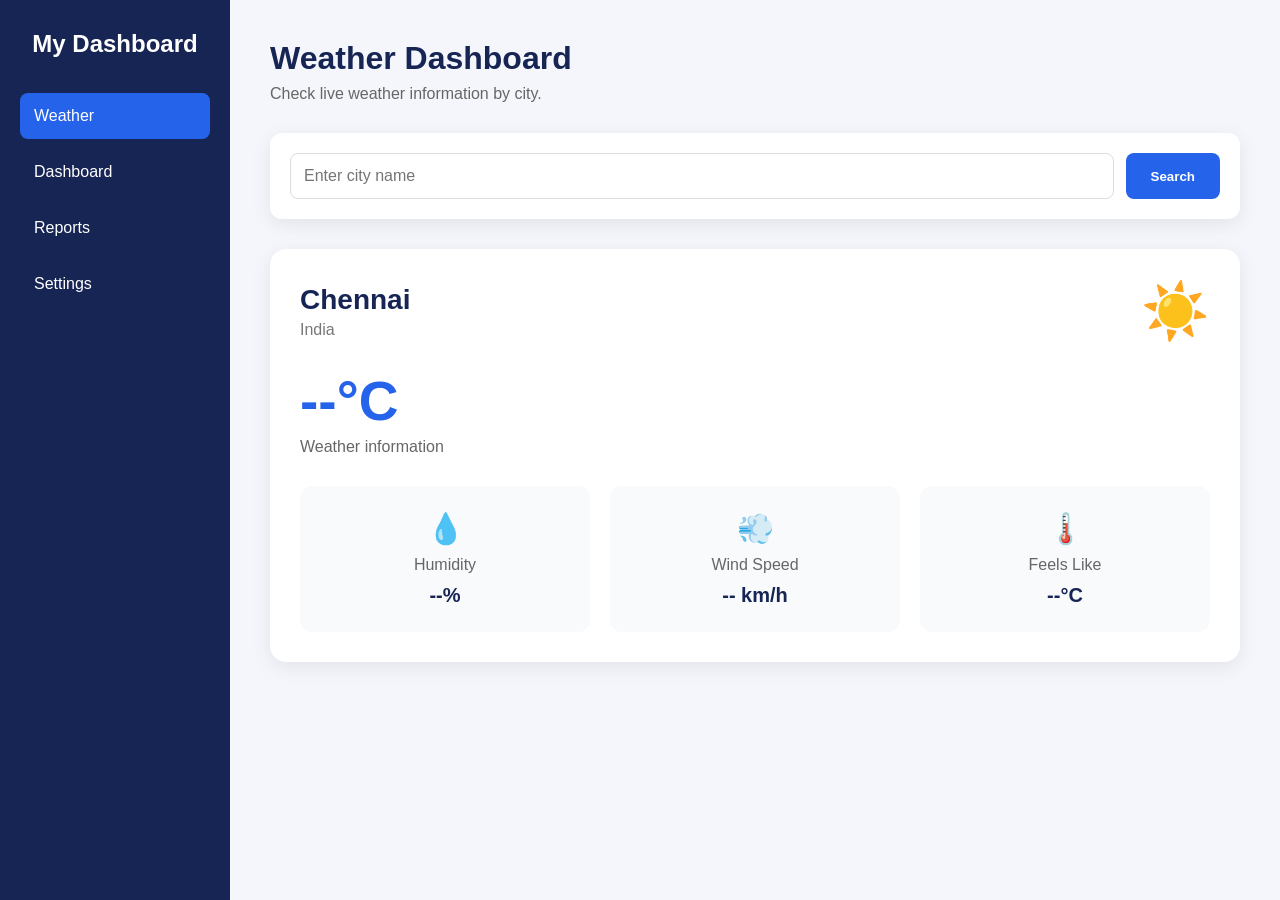
==== weather.html @ 0800388e "Add files via upload" ====
<!DOCTYPE html>
<html lang="en">
<head>
    <meta charset="UTF-8">
    <meta name="viewport" content="width=device-width, initial-scale=1.0">
    <title>Weather Dashboard</title>
    <link rel="stylesheet" href="weather.css">
</head>

<body>

<div class="dashboard">

    <!-- Sidebar -->
    <aside class="sidebar">
        <h2>My Dashboard</h2>

        <a href="#" class="active">Weather</a>
        <a href="#">Dashboard</a>
        <a href="#">Reports</a>
        <a href="#">Settings</a>
    </aside>


    <!-- Main Content -->
    <main class="main-content">

        <h1>Weather Dashboard</h1>
        <p class="subtitle">
            Check live weather information by city.
        </p>


        <!-- Search -->
        <div class="search-box">

            <input
                type="text"
                id="cityInput"
                placeholder="Enter city name"
            >

            <button id="searchBtn">
                Search
            </button>

        </div>


        <!-- Loading -->
        <p id="loading">
            Loading...
        </p>


        <!-- Error -->
        <div id="errorMessage"></div>


        <!-- Weather -->
        <section id="weatherContainer">

            <div class="weather-header">
                <div>
                    <h2 id="cityName">Chennai</h2>
                    <p id="countryName">India</p>
                </div>

                <div class="weather-icon" id="weatherIcon">
                    ☀️
                </div>
            </div>


            <div class="temperature">
                <span id="temperature">--</span>°C
            </div>


            <p id="weatherDescription">
                Weather information
            </p>


            <!-- Weather Cards -->
            <div class="weather-cards">

                <div class="weather-card">
                    <h3>💧</h3>
                    <p>Humidity</p>
                    <strong id="humidity">--%</strong>
                </div>


                <div class="weather-card">
                    <h3>💨</h3>
                    <p>Wind Speed</p>
                    <strong id="windSpeed">-- km/h</strong>
                </div>


                <div class="weather-card">
                    <h3>🌡️</h3>
                    <p>Feels Like</p>
                    <strong id="feelsLike">--°C</strong>
                </div>

            </div>

        </section>

    </main>

</div>

<script src="weather.js"></script>

</body>
</html>
---- weather.css ----
* {
    margin: 0;
    padding: 0;
    box-sizing: border-box;
    font-family: Arial, sans-serif;
}

body {
    background: #f4f6fb;
}


/* Dashboard */

.dashboard {
    display: flex;
    min-height: 100vh;
}


/* Sidebar */

.sidebar {
    width: 230px;
    background: #172554;
    color: white;
    padding: 30px 20px;
}

.sidebar h2 {
    text-align: center;
    margin-bottom: 35px;
}

.sidebar a {
    display: block;
    color: white;
    text-decoration: none;
    padding: 14px;
    margin-bottom: 10px;
    border-radius: 8px;
}

.sidebar a:hover,
.sidebar a.active {
    background: #2563eb;
}


/* Main */

.main-content {
    flex: 1;
    padding: 40px;
}

.main-content h1 {
    color: #172554;
    margin-bottom: 8px;
}

.subtitle {
    color: #666;
}


/* Search */

.search-box {
    margin-top: 30px;
    background: white;
    padding: 20px;
    border-radius: 12px;

    display: flex;
    gap: 12px;

    box-shadow: 0 5px 20px rgba(0, 0, 0, 0.08);
}

#cityInput {
    flex: 1;
    padding: 13px;

    border: 1px solid #ddd;
    border-radius: 8px;

    font-size: 16px;
}

#cityInput:focus {
    outline: none;
    border-color: #2563eb;
}

#searchBtn {
    padding: 13px 25px;

    border: none;
    border-radius: 8px;

    background: #2563eb;
    color: white;

    font-weight: bold;
    cursor: pointer;
}

#searchBtn:hover {
    background: #1d4ed8;
}


/* Loading */

#loading {
    display: none;

    margin-top: 20px;

    color: #2563eb;
    font-weight: bold;
}


/* Error */

#errorMessage {
    margin-top: 20px;

    color: #dc2626;
    font-weight: bold;
}


/* Weather */

#weatherContainer {
    margin-top: 30px;

    background: white;

    padding: 30px;

    border-radius: 16px;

    box-shadow: 0 5px 20px rgba(0, 0, 0, 0.08);
}


/* Header */

.weather-header {
    display: flex;

    justify-content: space-between;
    align-items: center;
}

.weather-header h2 {
    color: #172554;
    font-size: 28px;
}

.weather-header p {
    color: #777;
    margin-top: 5px;
}

.weather-icon {
    font-size: 55px;
}


/* Temperature */

.temperature {
    margin-top: 25px;

    font-size: 55px;
    font-weight: bold;

    color: #2563eb;
}

#weatherDescription {
    color: #666;
    margin-top: 5px;
}


/* Cards */

.weather-cards {
    display: grid;

    grid-template-columns: repeat(3, 1fr);

    gap: 20px;

    margin-top: 30px;
}

.weather-card {
    background: #f8fafc;

    padding: 25px;

    border-radius: 12px;

    text-align: center;
}

.weather-card h3 {
    font-size: 30px;
}

.weather-card p {
    margin: 10px 0;

    color: #666;
}

.weather-card strong {
    font-size: 20px;

    color: #172554;
}


/* Mobile */

@media (max-width: 700px) {

    .sidebar {
        width: 180px;
    }

    .main-content {
        padding: 20px;
    }

    .search-box {
        flex-direction: column;
    }

    .weather-cards {
        grid-template-columns: 1fr;
    }
}
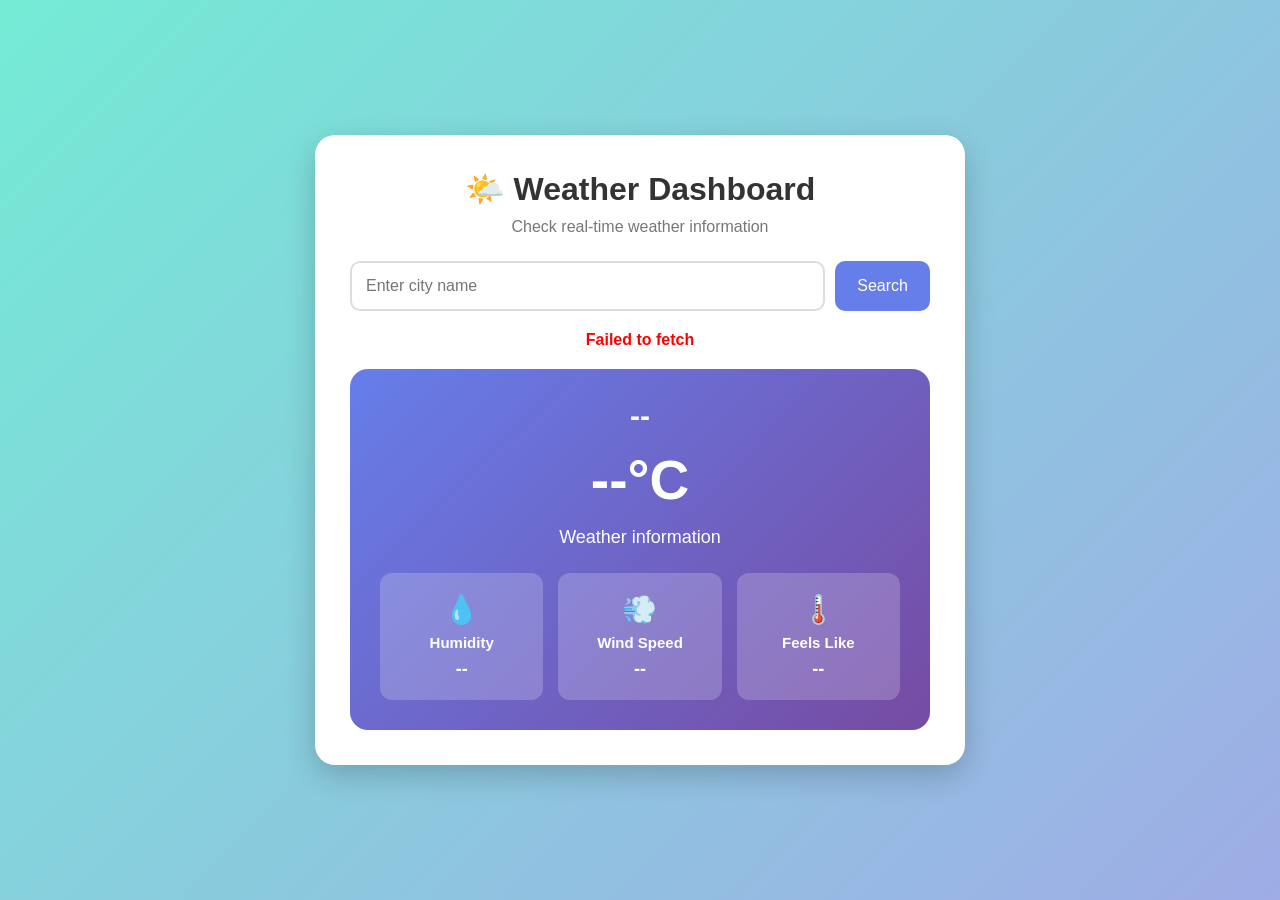
==== commit c762b5bd: "Add files via upload" ====
--- a/weather.html
+++ b/weather.html
@@ -9,111 +9,62 @@
 
 <body>
 
-<div class="dashboard">
+    <div class="container">
 
-    <!-- Sidebar -->
-    <aside class="sidebar">
-        <h2>My Dashboard</h2>
+        <h1>🌤️ Weather Dashboard</h1>
+        <p class="subtitle">Check real-time weather information</p>
 
-        <a href="#" class="active">Weather</a>
-        <a href="#">Dashboard</a>
-        <a href="#">Reports</a>
-        <a href="#">Settings</a>
-    </aside>
-
-
-    <!-- Main Content -->
-    <main class="main-content">
-
-        <h1>Weather Dashboard</h1>
-        <p class="subtitle">
-            Check live weather information by city.
-        </p>
-
-
-        <!-- Search -->
         <div class="search-box">
-
             <input
                 type="text"
                 id="cityInput"
                 placeholder="Enter city name"
             >
 
-            <button id="searchBtn">
-                Search
-            </button>
-
+            <button id="searchBtn">Search</button>
         </div>
 
+        <p id="errorMessage"></p>
 
-        <!-- Loading -->
-        <p id="loading">
-            Loading...
-        </p>
+        <div id="loading">Loading...</div>
 
+        <div class="weather-card" id="weatherCard">
 
-        <!-- Error -->
-        <div id="errorMessage"></div>
-
-
-        <!-- Weather -->
-        <section id="weatherContainer">
-
-            <div class="weather-header">
-                <div>
-                    <h2 id="cityName">Chennai</h2>
-                    <p id="countryName">India</p>
-                </div>
-
-                <div class="weather-icon" id="weatherIcon">
-                    ☀️
-                </div>
-            </div>
-
+            <h2 id="cityName">Chennai</h2>
 
             <div class="temperature">
                 <span id="temperature">--</span>°C
             </div>
 
+            <p id="weatherDescription">Weather information</p>
 
-            <p id="weatherDescription">
-                Weather information
-            </p>
+            <div class="weather-details">
 
-
-            <!-- Weather Cards -->
-            <div class="weather-cards">
-
-                <div class="weather-card">
-                    <h3>💧</h3>
-                    <p>Humidity</p>
-                    <strong id="humidity">--%</strong>
+                <div class="detail">
+                    <span>💧</span>
+                    <h3>Humidity</h3>
+                    <p id="humidity">--%</p>
                 </div>
 
-
-                <div class="weather-card">
-                    <h3>💨</h3>
-                    <p>Wind Speed</p>
-                    <strong id="windSpeed">-- km/h</strong>
+                <div class="detail">
+                    <span>💨</span>
+                    <h3>Wind Speed</h3>
+                    <p id="windSpeed">-- km/h</p>
                 </div>
 
-
-                <div class="weather-card">
-                    <h3>🌡️</h3>
-                    <p>Feels Like</p>
-                    <strong id="feelsLike">--°C</strong>
+                <div class="detail">
+                    <span>🌡️</span>
+                    <h3>Feels Like</h3>
+                    <p id="feelsLike">--°C</p>
                 </div>
 
             </div>
 
-        </section>
+        </div>
 
-    </main>
+    </div>
 
-</div>
-
-<script src="weather.js"></script>
+    <script src="weather.js"></script>
 
 </body>
 </html>
--- a/weather.css
+++ b/weather.css
@@ -2,249 +2,197 @@
     margin: 0;
     padding: 0;
     box-sizing: border-box;
-    font-family: Arial, sans-serif;
 }
 
 body {
-    background: #f4f6fb;
+    font-family: Arial, sans-serif;
+    min-height: 100vh;
+
+    display: flex;
+    justify-content: center;
+    align-items: center;
+
+    background: linear-gradient(135deg, #74ebd5, #9face6);
+
+    padding: 20px;
 }
 
+.container {
+    width: 100%;
+    max-width: 650px;
 
-/* Dashboard */
+    background: white;
 
-.dashboard {
-    display: flex;
-    min-height: 100vh;
+    padding: 35px;
+
+    border-radius: 20px;
+
+    box-shadow: 0 10px 30px rgba(0, 0, 0, 0.2);
+
+    text-align: center;
 }
 
-
-/* Sidebar */
-
-.sidebar {
-    width: 230px;
-    background: #172554;
-    color: white;
-    padding: 30px 20px;
-}
-
-.sidebar h2 {
-    text-align: center;
-    margin-bottom: 35px;
-}
-
-.sidebar a {
-    display: block;
-    color: white;
-    text-decoration: none;
-    padding: 14px;
+h1 {
+    color: #333;
     margin-bottom: 10px;
-    border-radius: 8px;
-}
-
-.sidebar a:hover,
-.sidebar a.active {
-    background: #2563eb;
-}
-
-
-/* Main */
-
-.main-content {
-    flex: 1;
-    padding: 40px;
-}
-
-.main-content h1 {
-    color: #172554;
-    margin-bottom: 8px;
 }
 
 .subtitle {
-    color: #666;
+    color: #777;
+    margin-bottom: 25px;
 }
-
 
 /* Search */
 
 .search-box {
-    margin-top: 30px;
-    background: white;
-    padding: 20px;
-    border-radius: 12px;
-
     display: flex;
-    gap: 12px;
-
-    box-shadow: 0 5px 20px rgba(0, 0, 0, 0.08);
+    gap: 10px;
+    margin-bottom: 20px;
 }
 
-#cityInput {
+.search-box input {
     flex: 1;
-    padding: 13px;
 
-    border: 1px solid #ddd;
-    border-radius: 8px;
+    padding: 14px;
+
+    border: 2px solid #ddd;
+
+    border-radius: 10px;
 
     font-size: 16px;
+
+    outline: none;
 }
 
-#cityInput:focus {
-    outline: none;
-    border-color: #2563eb;
+.search-box input:focus {
+    border-color: #667eea;
 }
 
-#searchBtn {
-    padding: 13px 25px;
+.search-box button {
+    padding: 14px 22px;
 
     border: none;
-    border-radius: 8px;
 
-    background: #2563eb;
+    border-radius: 10px;
+
+    background: #667eea;
+
     color: white;
 
-    font-weight: bold;
+    font-size: 16px;
+
     cursor: pointer;
 }
 
-#searchBtn:hover {
-    background: #1d4ed8;
+.search-box button:hover {
+    background: #4f5fd1;
 }
 
+/* Error */
+
+#errorMessage {
+    color: red;
+    margin-bottom: 15px;
+    font-weight: bold;
+}
 
 /* Loading */
 
 #loading {
     display: none;
-
-    margin-top: 20px;
-
-    color: #2563eb;
-    font-weight: bold;
+    color: #555;
+    margin: 15px;
 }
 
+/* Weather card */
 
-/* Error */
+.weather-card {
+    background: linear-gradient(135deg, #667eea, #764ba2);
 
-#errorMessage {
-    margin-top: 20px;
-
-    color: #dc2626;
-    font-weight: bold;
-}
-
-
-/* Weather */
-
-#weatherContainer {
-    margin-top: 30px;
-
-    background: white;
+    color: white;
 
     padding: 30px;
 
-    border-radius: 16px;
+    border-radius: 18px;
 
-    box-shadow: 0 5px 20px rgba(0, 0, 0, 0.08);
+    margin-top: 20px;
 }
 
+.weather-card h2 {
+    font-size: 30px;
 
-/* Header */
-
-.weather-header {
-    display: flex;
-
-    justify-content: space-between;
-    align-items: center;
+    margin-bottom: 15px;
 }
 
-.weather-header h2 {
-    color: #172554;
-    font-size: 28px;
-}
+.temperature {
+    font-size: 55px;
 
-.weather-header p {
-    color: #777;
-    margin-top: 5px;
-}
-
-.weather-icon {
-    font-size: 55px;
-}
-
-
-/* Temperature */
-
-.temperature {
-    margin-top: 25px;
-
-    font-size: 55px;
     font-weight: bold;
 
-    color: #2563eb;
+    margin: 15px 0;
 }
 
 #weatherDescription {
-    color: #666;
-    margin-top: 5px;
+    font-size: 18px;
+
+    margin-bottom: 25px;
 }
 
+/* Weather details */
 
-/* Cards */
-
-.weather-cards {
+.weather-details {
     display: grid;
 
     grid-template-columns: repeat(3, 1fr);
 
-    gap: 20px;
-
-    margin-top: 30px;
+    gap: 15px;
 }
 
-.weather-card {
-    background: #f8fafc;
+.detail {
+    background: rgba(255, 255, 255, 0.2);
 
-    padding: 25px;
+    padding: 20px 10px;
 
     border-radius: 12px;
-
-    text-align: center;
 }
 
-.weather-card h3 {
-    font-size: 30px;
+.detail span {
+    font-size: 28px;
 }
 
-.weather-card p {
-    margin: 10px 0;
+.detail h3 {
+    font-size: 15px;
 
-    color: #666;
+    margin: 8px 0;
 }
 
-.weather-card strong {
-    font-size: 20px;
+.detail p {
+    font-size: 18px;
 
-    color: #172554;
+    font-weight: bold;
 }
-
 
 /* Mobile */
 
-@media (max-width: 700px) {
+@media (max-width: 600px) {
 
-    .sidebar {
-        width: 180px;
-    }
-
-    .main-content {
-        padding: 20px;
+    .container {
+        padding: 25px 15px;
     }
 
     .search-box {
         flex-direction: column;
     }
 
-    .weather-cards {
+    .search-box button {
+        width: 100%;
+    }
+
+    .weather-details {
         grid-template-columns: 1fr;
     }
+
+    .temperature {
+        font-size: 45px;
+    }
 }
